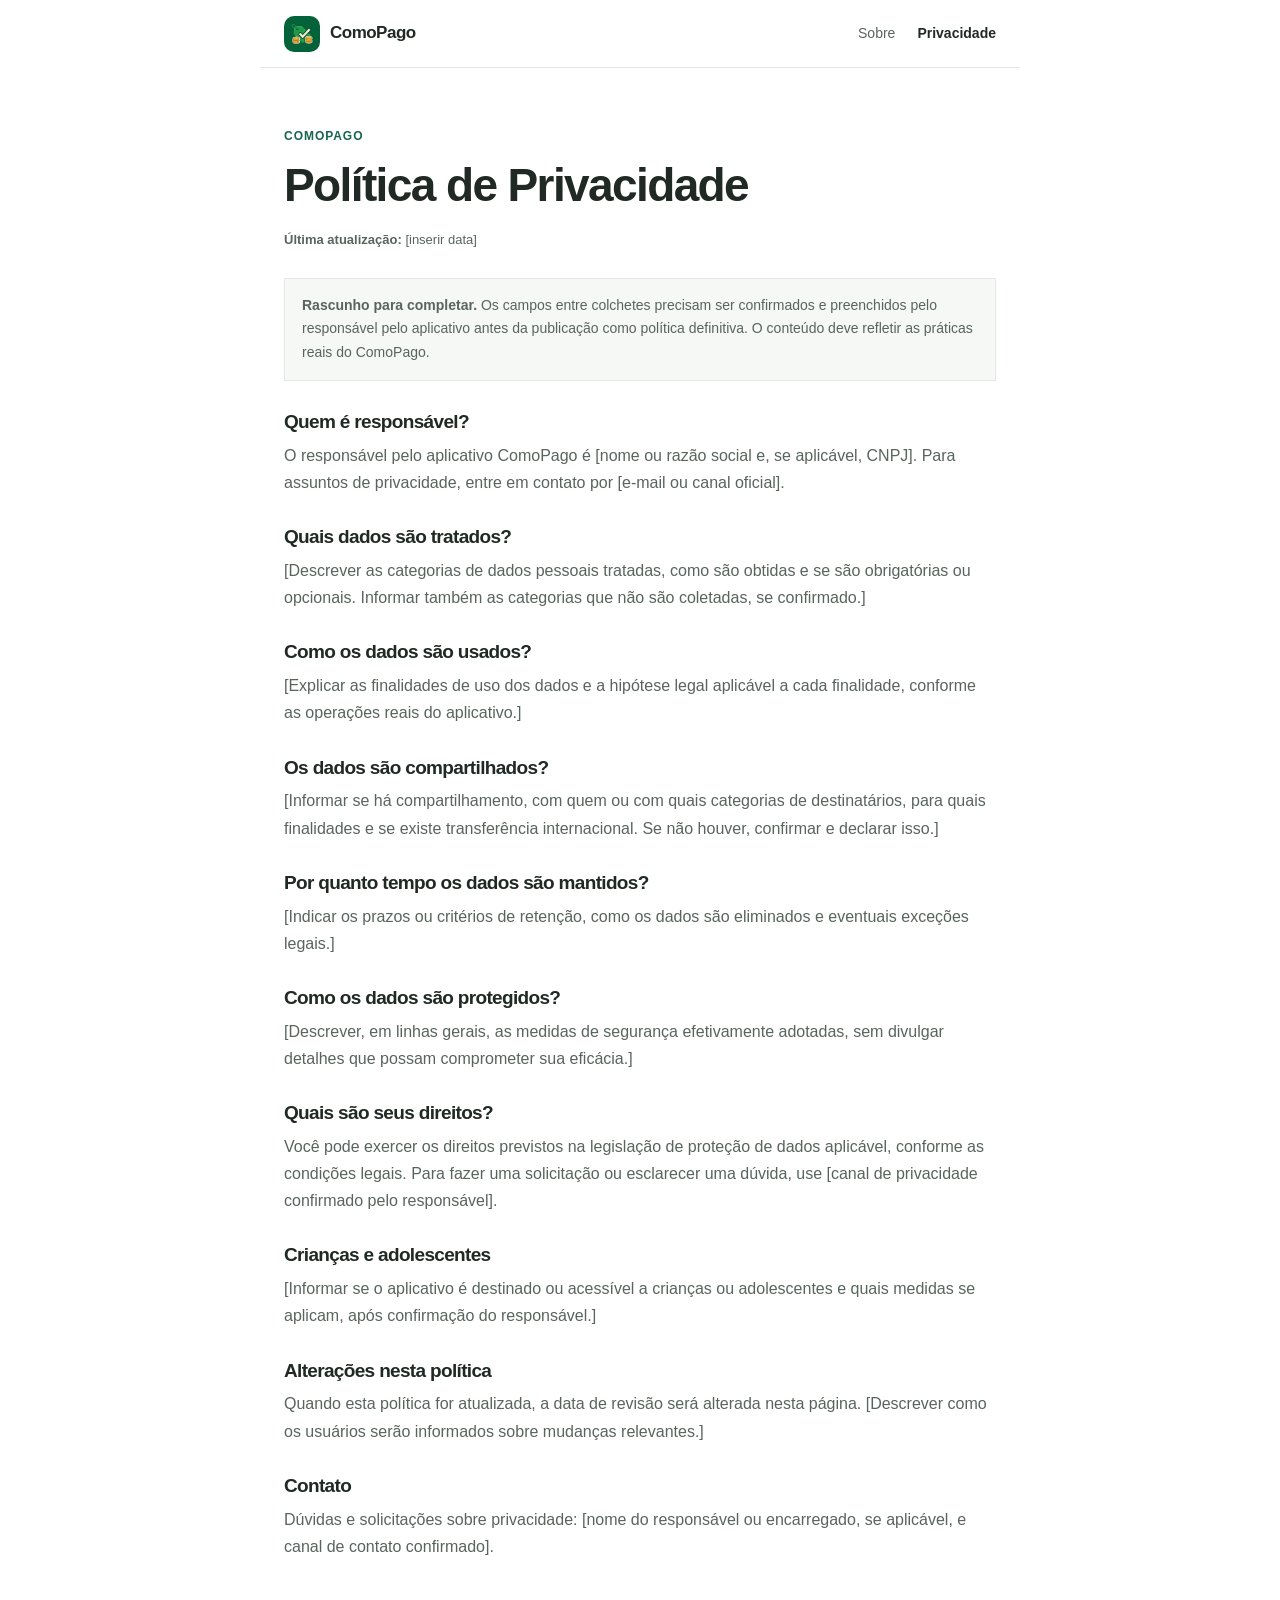
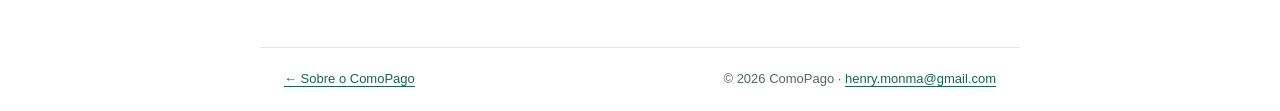
==== privacy/index.html @ 59543130 "site" ====
<!doctype html>
<html lang="pt-BR">
<head>
  <meta charset="utf-8">
  <meta name="viewport" content="width=device-width, initial-scale=1">
  <meta name="theme-color" content="#ffffff">
  <title>ComoPago — Política de Privacidade</title>
  <meta name="description" content="Leia a política de privacidade do aplicativo ComoPago e saiba como consultar o responsável pelo tratamento de dados.">
  <link rel="stylesheet" href="../style.css">
</head>
<body>
  <header class="site-header">
    <a class="brand" href="../"><img src="../img/comopago-logo.png" alt="" width="36" height="36"><span>ComoPago</span></a>
    <nav aria-label="Navegação principal">
      <a href="../">Sobre</a>
      <a href="./" aria-current="page">Privacidade</a>
    </nav>
  </header>
  <main class="container">
    <p class="eyebrow">ComoPago</p>
    <h1>Política de Privacidade</h1>
    <p class="policy-meta"><strong>Última atualização:</strong> [inserir data]</p>
    <div class="policy-note"><strong>Rascunho para completar.</strong> Os campos entre colchetes precisam ser confirmados e preenchidos pelo responsável pelo aplicativo antes da publicação como política definitiva. O conteúdo deve refletir as práticas reais do ComoPago.</div>

    <section class="policy-section">
      <h2>Quem é responsável?</h2>
      <p>O responsável pelo aplicativo ComoPago é [nome ou razão social e, se aplicável, CNPJ]. Para assuntos de privacidade, entre em contato por [e-mail ou canal oficial].</p>
    </section>
    <section class="policy-section">
      <h2>Quais dados são tratados?</h2>
      <p>[Descrever as categorias de dados pessoais tratadas, como são obtidas e se são obrigatórias ou opcionais. Informar também as categorias que não são coletadas, se confirmado.]</p>
    </section>
    <section class="policy-section">
      <h2>Como os dados são usados?</h2>
      <p>[Explicar as finalidades de uso dos dados e a hipótese legal aplicável a cada finalidade, conforme as operações reais do aplicativo.]</p>
    </section>
    <section class="policy-section">
      <h2>Os dados são compartilhados?</h2>
      <p>[Informar se há compartilhamento, com quem ou com quais categorias de destinatários, para quais finalidades e se existe transferência internacional. Se não houver, confirmar e declarar isso.]</p>
    </section>
    <section class="policy-section">
      <h2>Por quanto tempo os dados são mantidos?</h2>
      <p>[Indicar os prazos ou critérios de retenção, como os dados são eliminados e eventuais exceções legais.]</p>
    </section>
    <section class="policy-section">
      <h2>Como os dados são protegidos?</h2>
      <p>[Descrever, em linhas gerais, as medidas de segurança efetivamente adotadas, sem divulgar detalhes que possam comprometer sua eficácia.]</p>
    </section>
    <section class="policy-section">
      <h2>Quais são seus direitos?</h2>
      <p>Você pode exercer os direitos previstos na legislação de proteção de dados aplicável, conforme as condições legais. Para fazer uma solicitação ou esclarecer uma dúvida, use [canal de privacidade confirmado pelo responsável].</p>
    </section>
    <section class="policy-section">
      <h2>Crianças e adolescentes</h2>
      <p>[Informar se o aplicativo é destinado ou acessível a crianças ou adolescentes e quais medidas se aplicam, após confirmação do responsável.]</p>
    </section>
    <section class="policy-section">
      <h2>Alterações nesta política</h2>
      <p>Quando esta política for atualizada, a data de revisão será alterada nesta página. [Descrever como os usuários serão informados sobre mudanças relevantes.]</p>
    </section>
    <section class="policy-section">
      <h2>Contato</h2>
      <p>Dúvidas e solicitações sobre privacidade: [nome do responsável ou encarregado, se aplicável, e canal de contato confirmado].</p>
    </section>
  </main>
  <footer class="site-footer">
    <a href="../">← Sobre o ComoPago</a>
    <span>© 2026 ComoPago · <a href="mailto:henry.monma@gmail.com">henry.monma@gmail.com</a></span>
  </footer>
</body>
</html>
---- style.css ----
:root {
  color-scheme: light;
  --bg: #fff;
  --ink: #202923;
  --muted: #59645d;
  --line: #e4e9e5;
  --accent: #17664f;
  --note: #f5f8f5;
  --max: 760px;
  font-family: -apple-system, BlinkMacSystemFont, "Segoe UI", sans-serif;
}
* { box-sizing: border-box; }
html { background: var(--bg); }
body { margin: 0; color: var(--ink); font-size: 16px; line-height: 1.7; }
a { color: var(--accent); text-underline-offset: 3px; }
a:focus-visible { outline: 3px solid #916500; outline-offset: 4px; }
.site-header, .site-footer { max-width: var(--max); margin-inline: auto; padding-inline: 24px; display: flex; align-items: center; justify-content: space-between; gap: 24px; }
.site-header { min-height: 68px; border-bottom: 1px solid var(--line); }
.brand { display: inline-flex; align-items: center; gap: 10px; color: var(--ink); font-weight: 700; font-size: 17px; letter-spacing: -.03em; text-decoration: none; }
.brand img { display: block; width: 36px; height: 36px; border-radius: 10px; object-fit: cover; }
nav { display: flex; gap: 22px; }
nav a { color: var(--muted); font-size: 14px; text-decoration: none; }
nav a[aria-current="page"] { color: var(--ink); font-weight: 650; }
.container { width: min(var(--max), 100%); margin-inline: auto; padding: 58px 24px 76px; }
.eyebrow { margin: 0 0 12px; color: var(--accent); font-size: 12px; font-weight: 700; letter-spacing: .08em; text-transform: uppercase; }
h1, h2 { line-height: 1.2; letter-spacing: -.035em; }
h1 { margin: 0; font-size: clamp(34px, 7vw, 46px); }
h2 { margin: 0 0 12px; font-size: 22px; }
.lead { max-width: 620px; margin: 16px 0 0; color: var(--muted); font-size: 19px; line-height: 1.55; }
.content-section { margin-top: 46px; padding-top: 25px; border-top: 1px solid var(--line); }
.content-section p { max-width: 660px; margin: 0 0 13px; color: var(--muted); }
.placeholder { padding: 14px 16px; border-left: 3px solid #c2d7cc; background: var(--note); color: var(--ink) !important; }
.text-link { display: inline-block; margin-top: 4px; font-weight: 650; }
.site-footer { min-height: 64px; border-top: 1px solid var(--line); color: var(--muted); font-size: 13px; }
.site-footer a { font-size: 13px; }
.policy-meta { margin-top: 15px; color: var(--muted); font-size: 13px; }
.policy-section { margin-top: 30px; }
.policy-section h2 { font-size: 19px; margin-bottom: 8px; }
.policy-section p { margin: 0 0 11px; color: var(--muted); }
.policy-note { margin-top: 27px; padding: 15px 17px; border: 1px solid var(--line); background: var(--note); color: var(--muted); font-size: 14px; }
@media (max-width: 520px) {
  body { font-size: 15px; }
  .site-header, .site-footer { padding-inline: 18px; }
  .site-header { min-height: 60px; }
  nav { gap: 15px; }
  .container { padding: 43px 18px 58px; }
  .lead { font-size: 17px; }
  .content-section { margin-top: 35px; }
  .site-footer { align-items: flex-start; flex-direction: column; justify-content: center; gap: 3px; padding-block: 14px; }
}
@media (prefers-reduced-motion: reduce) { *, *::before, *::after { scroll-behavior: auto !important; transition: none !important; } }
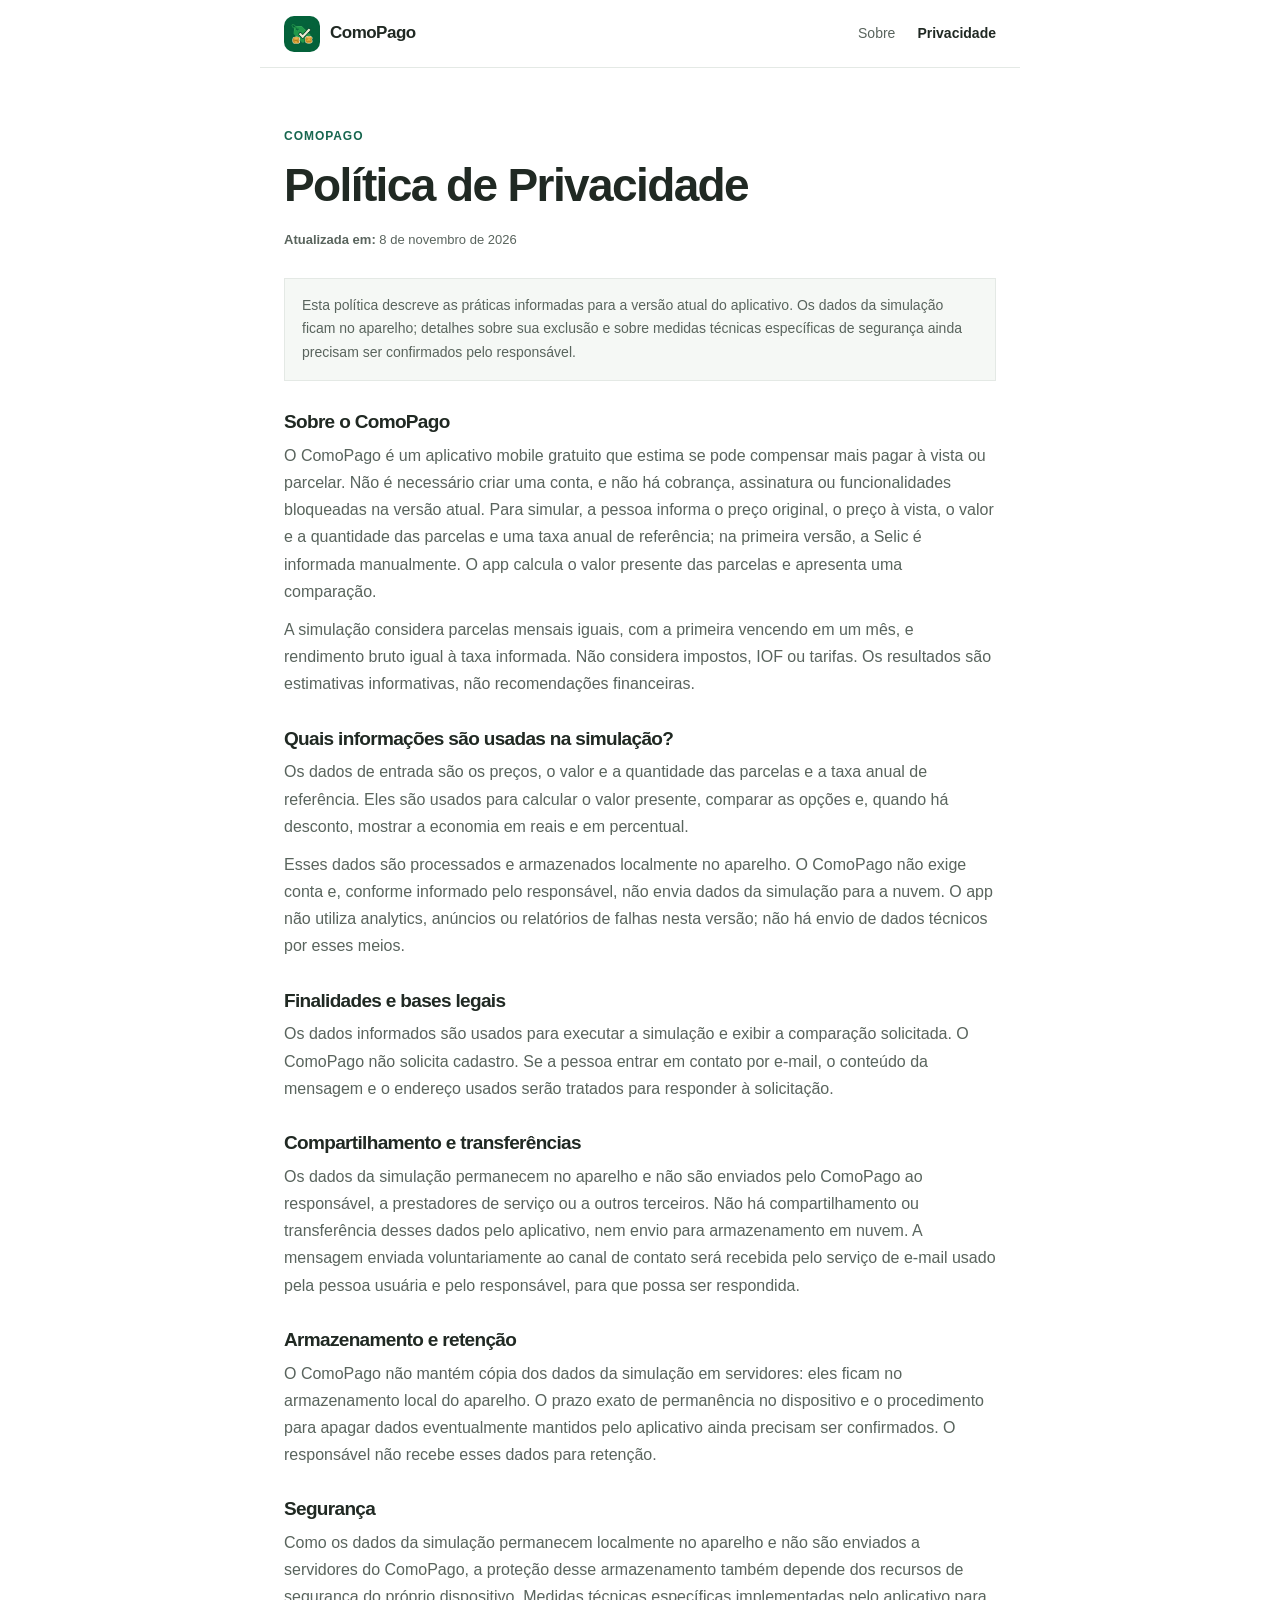
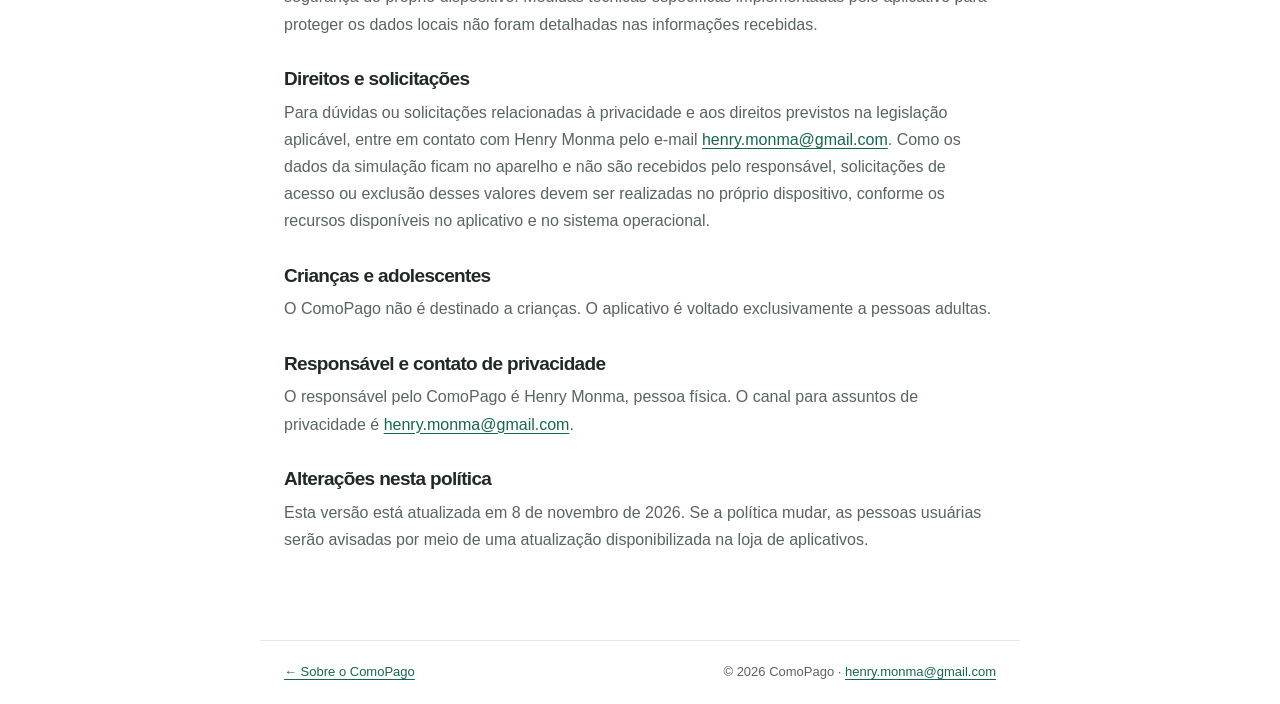
==== commit 2bdd7881: "atualizacao" ====
--- a/privacy/index.html
+++ b/privacy/index.html
@@ -5,7 +5,7 @@
   <meta name="viewport" content="width=device-width, initial-scale=1">
   <meta name="theme-color" content="#ffffff">
   <title>ComoPago — Política de Privacidade</title>
-  <meta name="description" content="Leia a política de privacidade do aplicativo ComoPago e saiba como consultar o responsável pelo tratamento de dados.">
+  <meta name="description" content="Política de privacidade do ComoPago: dados da simulação processados e armazenados localmente no aparelho.">
   <link rel="stylesheet" href="../style.css">
 </head>
 <body>
@@ -19,48 +19,59 @@
   <main class="container">
     <p class="eyebrow">ComoPago</p>
     <h1>Política de Privacidade</h1>
-    <p class="policy-meta"><strong>Última atualização:</strong> [inserir data]</p>
-    <div class="policy-note"><strong>Rascunho para completar.</strong> Os campos entre colchetes precisam ser confirmados e preenchidos pelo responsável pelo aplicativo antes da publicação como política definitiva. O conteúdo deve refletir as práticas reais do ComoPago.</div>
+    <p class="policy-meta"><strong>Atualizada em:</strong> 8 de novembro de 2026</p>
+    <div class="policy-note">Esta política descreve as práticas informadas para a versão atual do aplicativo. Os dados da simulação ficam no aparelho; detalhes sobre sua exclusão e sobre medidas técnicas específicas de segurança ainda precisam ser confirmados pelo responsável.</div>
 
     <section class="policy-section">
-      <h2>Quem é responsável?</h2>
-      <p>O responsável pelo aplicativo ComoPago é [nome ou razão social e, se aplicável, CNPJ]. Para assuntos de privacidade, entre em contato por [e-mail ou canal oficial].</p>
+      <h2>Sobre o ComoPago</h2>
+      <p>O ComoPago é um aplicativo mobile gratuito que estima se pode compensar mais pagar à vista ou parcelar. Não é necessário criar uma conta, e não há cobrança, assinatura ou funcionalidades bloqueadas na versão atual. Para simular, a pessoa informa o preço original, o preço à vista, o valor e a quantidade das parcelas e uma taxa anual de referência; na primeira versão, a Selic é informada manualmente. O app calcula o valor presente das parcelas e apresenta uma comparação.</p>
+      <p>A simulação considera parcelas mensais iguais, com a primeira vencendo em um mês, e rendimento bruto igual à taxa informada. Não considera impostos, IOF ou tarifas. Os resultados são estimativas informativas, não recomendações financeiras.</p>
     </section>
+
     <section class="policy-section">
-      <h2>Quais dados são tratados?</h2>
-      <p>[Descrever as categorias de dados pessoais tratadas, como são obtidas e se são obrigatórias ou opcionais. Informar também as categorias que não são coletadas, se confirmado.]</p>
+      <h2>Quais informações são usadas na simulação?</h2>
+      <p>Os dados de entrada são os preços, o valor e a quantidade das parcelas e a taxa anual de referência. Eles são usados para calcular o valor presente, comparar as opções e, quando há desconto, mostrar a economia em reais e em percentual.</p>
+      <p>Esses dados são processados e armazenados localmente no aparelho. O ComoPago não exige conta e, conforme informado pelo responsável, não envia dados da simulação para a nuvem. O app não utiliza analytics, anúncios ou relatórios de falhas nesta versão; não há envio de dados técnicos por esses meios.</p>
     </section>
+
     <section class="policy-section">
-      <h2>Como os dados são usados?</h2>
-      <p>[Explicar as finalidades de uso dos dados e a hipótese legal aplicável a cada finalidade, conforme as operações reais do aplicativo.]</p>
+      <h2>Finalidades e bases legais</h2>
+      <p>Os dados informados são usados para executar a simulação e exibir a comparação solicitada. O ComoPago não solicita cadastro. Se a pessoa entrar em contato por e-mail, o conteúdo da mensagem e o endereço usados serão tratados para responder à solicitação.</p>
     </section>
+
     <section class="policy-section">
-      <h2>Os dados são compartilhados?</h2>
-      <p>[Informar se há compartilhamento, com quem ou com quais categorias de destinatários, para quais finalidades e se existe transferência internacional. Se não houver, confirmar e declarar isso.]</p>
+      <h2>Compartilhamento e transferências</h2>
+      <p>Os dados da simulação permanecem no aparelho e não são enviados pelo ComoPago ao responsável, a prestadores de serviço ou a outros terceiros. Não há compartilhamento ou transferência desses dados pelo aplicativo, nem envio para armazenamento em nuvem. A mensagem enviada voluntariamente ao canal de contato será recebida pelo serviço de e-mail usado pela pessoa usuária e pelo responsável, para que possa ser respondida.</p>
     </section>
+
     <section class="policy-section">
-      <h2>Por quanto tempo os dados são mantidos?</h2>
-      <p>[Indicar os prazos ou critérios de retenção, como os dados são eliminados e eventuais exceções legais.]</p>
+      <h2>Armazenamento e retenção</h2>
+      <p>O ComoPago não mantém cópia dos dados da simulação em servidores: eles ficam no armazenamento local do aparelho. O prazo exato de permanência no dispositivo e o procedimento para apagar dados eventualmente mantidos pelo aplicativo ainda precisam ser confirmados. O responsável não recebe esses dados para retenção.</p>
     </section>
+
     <section class="policy-section">
-      <h2>Como os dados são protegidos?</h2>
-      <p>[Descrever, em linhas gerais, as medidas de segurança efetivamente adotadas, sem divulgar detalhes que possam comprometer sua eficácia.]</p>
+      <h2>Segurança</h2>
+      <p>Como os dados da simulação permanecem localmente no aparelho e não são enviados a servidores do ComoPago, a proteção desse armazenamento também depende dos recursos de segurança do próprio dispositivo. Medidas técnicas específicas implementadas pelo aplicativo para proteger os dados locais não foram detalhadas nas informações recebidas.</p>
     </section>
+
     <section class="policy-section">
-      <h2>Quais são seus direitos?</h2>
-      <p>Você pode exercer os direitos previstos na legislação de proteção de dados aplicável, conforme as condições legais. Para fazer uma solicitação ou esclarecer uma dúvida, use [canal de privacidade confirmado pelo responsável].</p>
+      <h2>Direitos e solicitações</h2>
+      <p>Para dúvidas ou solicitações relacionadas à privacidade e aos direitos previstos na legislação aplicável, entre em contato com Henry Monma pelo e-mail <a href="mailto:henry.monma@gmail.com">henry.monma@gmail.com</a>. Como os dados da simulação ficam no aparelho e não são recebidos pelo responsável, solicitações de acesso ou exclusão desses valores devem ser realizadas no próprio dispositivo, conforme os recursos disponíveis no aplicativo e no sistema operacional.</p>
     </section>
+
     <section class="policy-section">
       <h2>Crianças e adolescentes</h2>
-      <p>[Informar se o aplicativo é destinado ou acessível a crianças ou adolescentes e quais medidas se aplicam, após confirmação do responsável.]</p>
+      <p>O ComoPago não é destinado a crianças. O aplicativo é voltado exclusivamente a pessoas adultas.</p>
     </section>
+
+    <section class="policy-section">
+      <h2>Responsável e contato de privacidade</h2>
+      <p>O responsável pelo ComoPago é Henry Monma, pessoa física. O canal para assuntos de privacidade é <a href="mailto:henry.monma@gmail.com">henry.monma@gmail.com</a>.</p>
+    </section>
+
     <section class="policy-section">
       <h2>Alterações nesta política</h2>
-      <p>Quando esta política for atualizada, a data de revisão será alterada nesta página. [Descrever como os usuários serão informados sobre mudanças relevantes.]</p>
-    </section>
-    <section class="policy-section">
-      <h2>Contato</h2>
-      <p>Dúvidas e solicitações sobre privacidade: [nome do responsável ou encarregado, se aplicável, e canal de contato confirmado].</p>
+      <p>Esta versão está atualizada em 8 de novembro de 2026. Se a política mudar, as pessoas usuárias serão avisadas por meio de uma atualização disponibilizada na loja de aplicativos.</p>
     </section>
   </main>
   <footer class="site-footer">
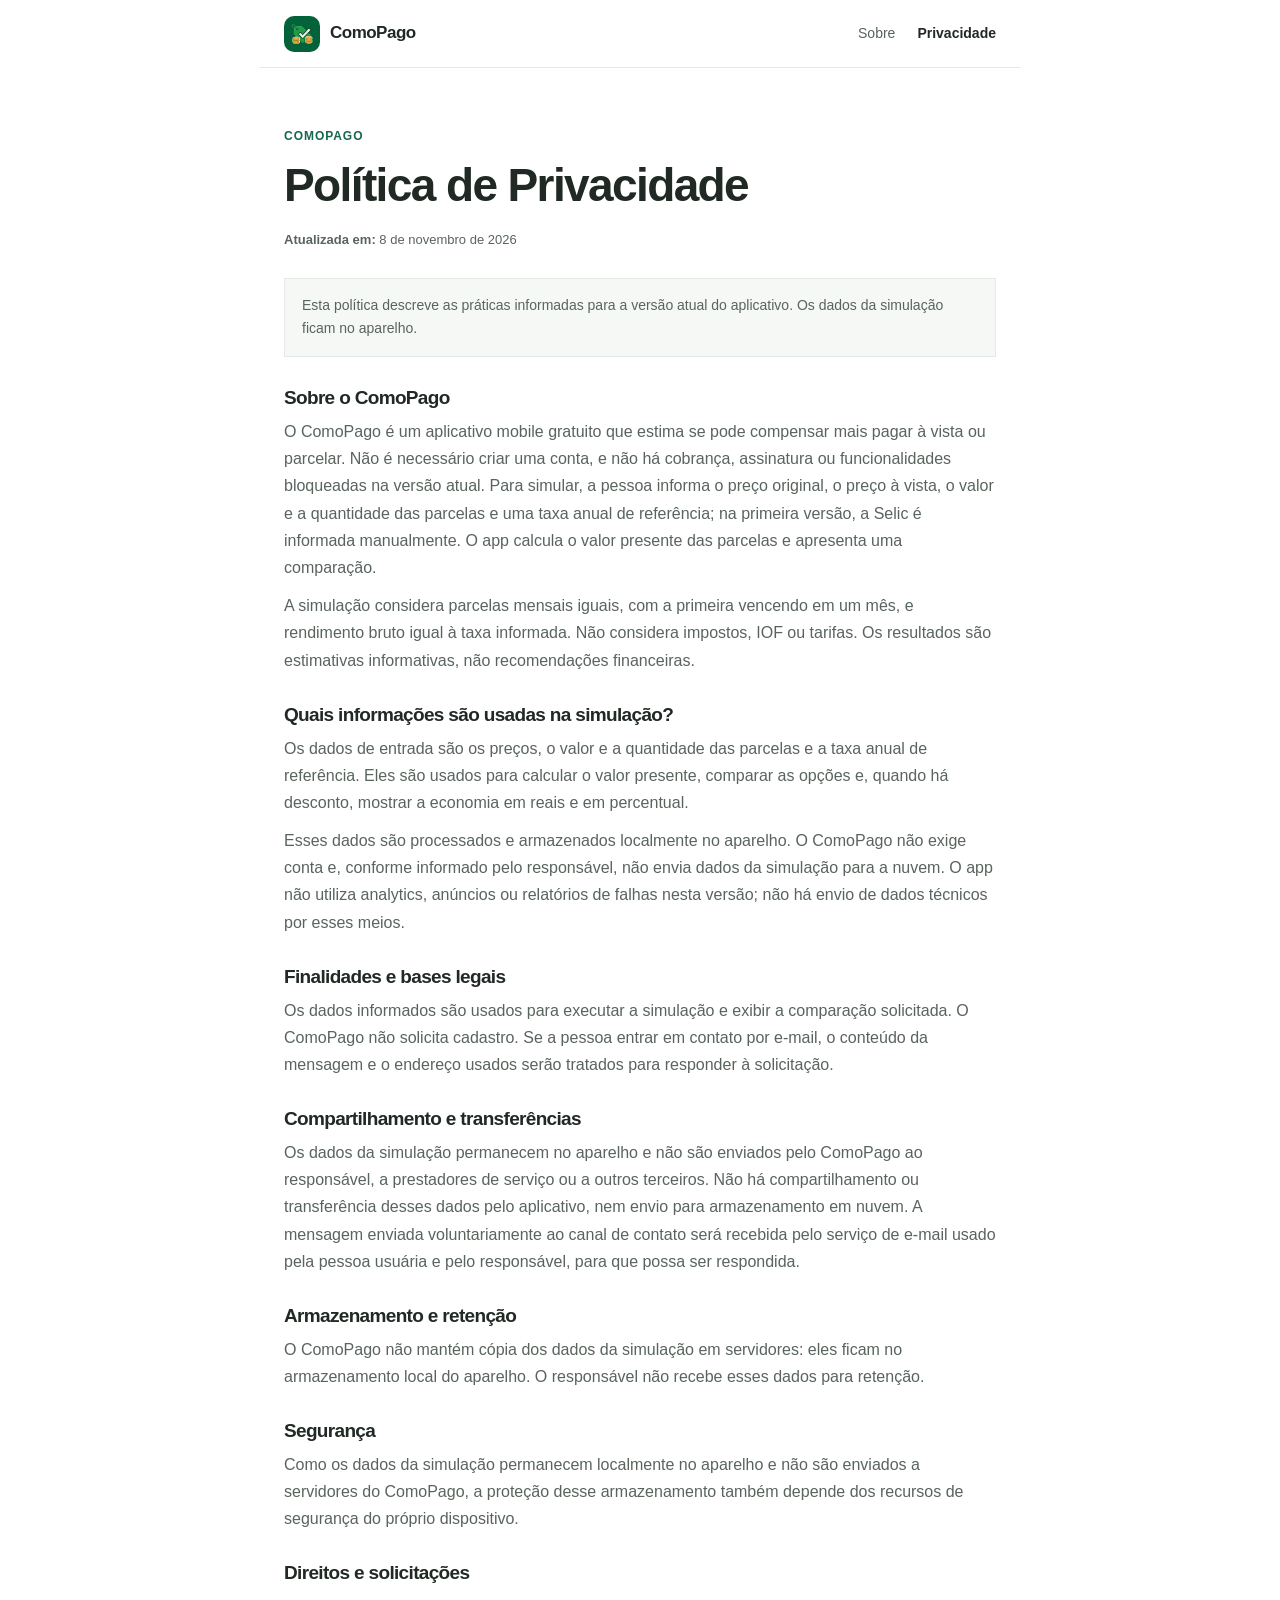
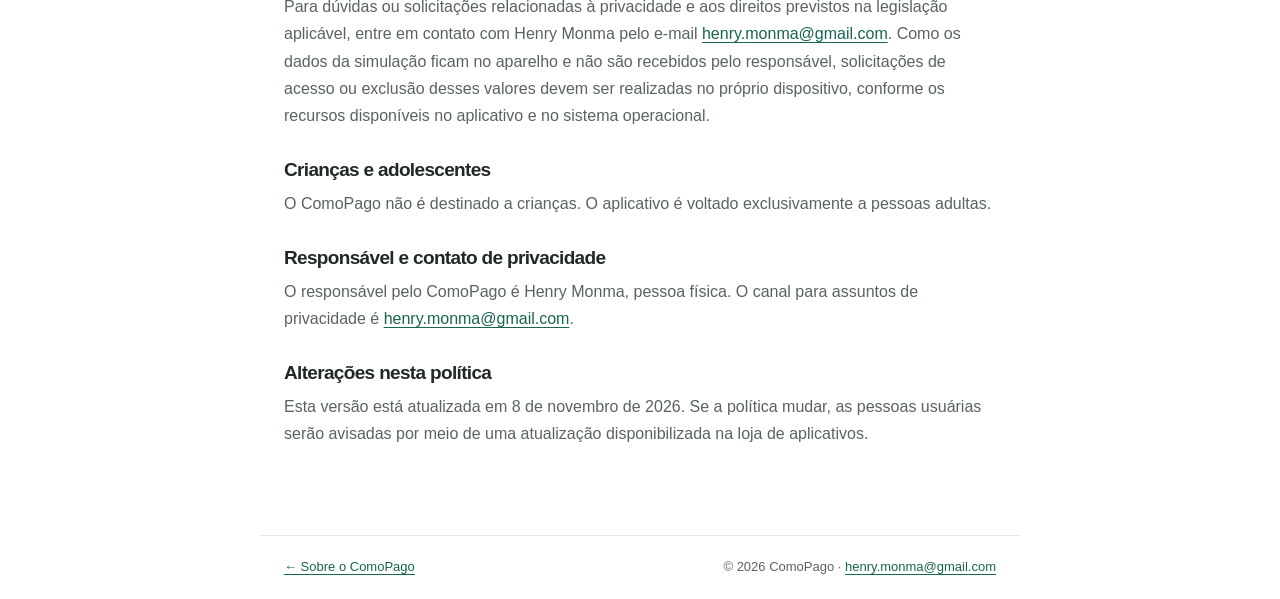
==== commit 7cede70d: "atualizacao" ====
--- a/privacy/index.html
+++ b/privacy/index.html
@@ -20,7 +20,7 @@
     <p class="eyebrow">ComoPago</p>
     <h1>Política de Privacidade</h1>
     <p class="policy-meta"><strong>Atualizada em:</strong> 8 de novembro de 2026</p>
-    <div class="policy-note">Esta política descreve as práticas informadas para a versão atual do aplicativo. Os dados da simulação ficam no aparelho; detalhes sobre sua exclusão e sobre medidas técnicas específicas de segurança ainda precisam ser confirmados pelo responsável.</div>
+    <div class="policy-note">Esta política descreve as práticas informadas para a versão atual do aplicativo. Os dados da simulação ficam no aparelho.</div>
 
     <section class="policy-section">
       <h2>Sobre o ComoPago</h2>
@@ -46,12 +46,12 @@
 
     <section class="policy-section">
       <h2>Armazenamento e retenção</h2>
-      <p>O ComoPago não mantém cópia dos dados da simulação em servidores: eles ficam no armazenamento local do aparelho. O prazo exato de permanência no dispositivo e o procedimento para apagar dados eventualmente mantidos pelo aplicativo ainda precisam ser confirmados. O responsável não recebe esses dados para retenção.</p>
+      <p>O ComoPago não mantém cópia dos dados da simulação em servidores: eles ficam no armazenamento local do aparelho. O responsável não recebe esses dados para retenção.</p>
     </section>
 
     <section class="policy-section">
       <h2>Segurança</h2>
-      <p>Como os dados da simulação permanecem localmente no aparelho e não são enviados a servidores do ComoPago, a proteção desse armazenamento também depende dos recursos de segurança do próprio dispositivo. Medidas técnicas específicas implementadas pelo aplicativo para proteger os dados locais não foram detalhadas nas informações recebidas.</p>
+      <p>Como os dados da simulação permanecem localmente no aparelho e não são enviados a servidores do ComoPago, a proteção desse armazenamento também depende dos recursos de segurança do próprio dispositivo.</p>
     </section>
 
     <section class="policy-section">
